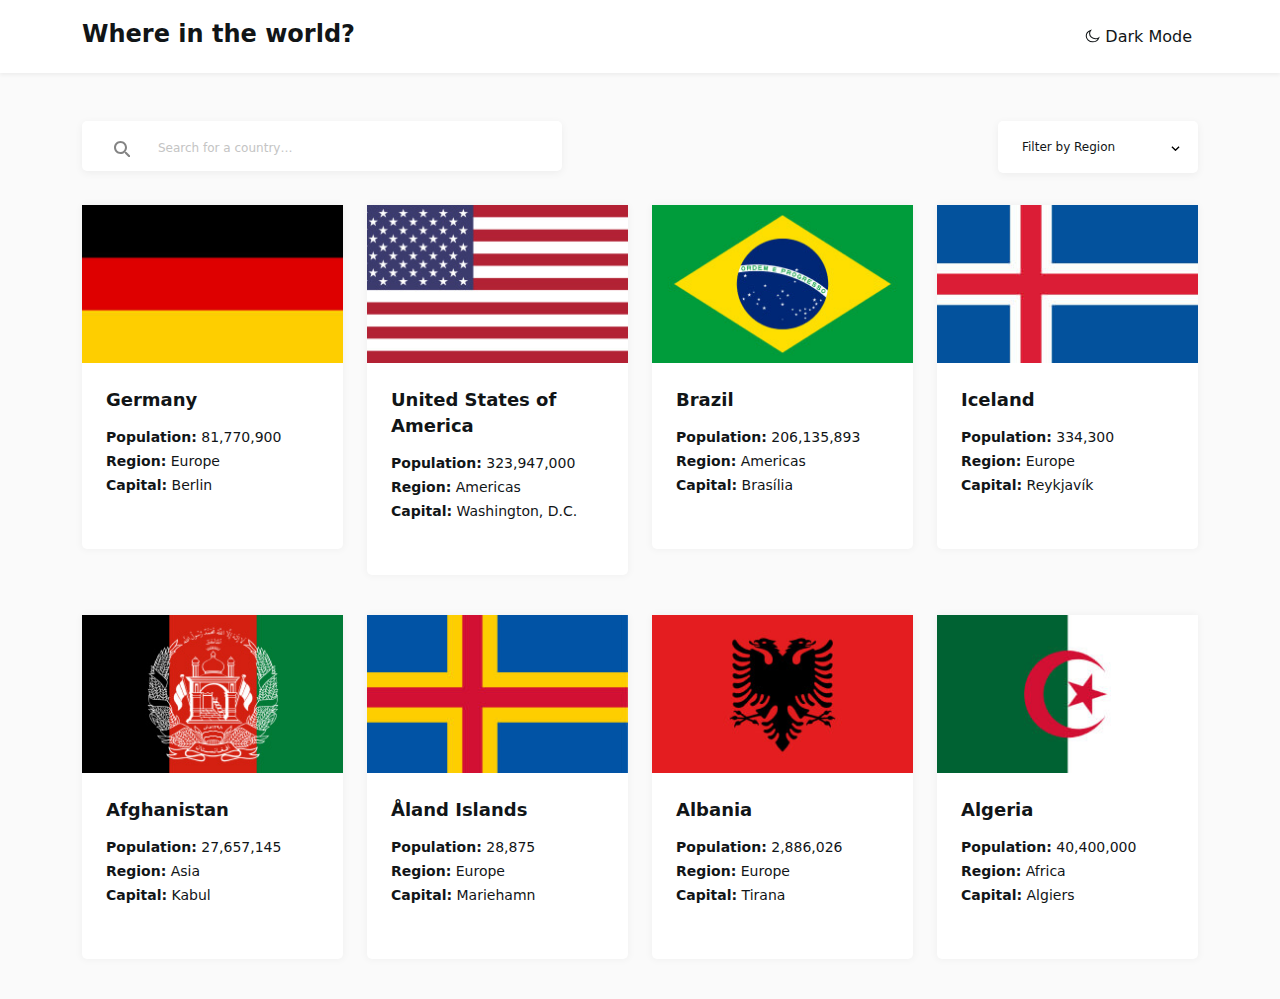
==== index.html @ 45669288 "initial commit" ====
<!DOCTYPE html>
<html lang="en">
<head>
    <meta charset="UTF-8">
    <meta http-equiv="X-UA-Compatible" content="IE=edge">
    <meta name="viewport" content="width=device-width, initial-scale=1.0">
    <title>rest-countries-api</title>
    <link rel="stylesheet" href="https://cdn.jsdelivr.net/npm/bootstrap@5.2.0/dist/css/bootstrap.min.css">
    <link rel="stylesheet" href="css/main.css">
</head>
<body>
    
    <!-- Header start -->
    
    <header class="header pt-4 pb-4 ">
        <div class="container">
            <div class="row justify-content-between">
                <div class="col-6">
                    <a class="header__logo" href="index.html">
                        Where in the world?
                    </a>
                </div>
                <div class="col-6 d-flex justify-content-end">
                    <button class="header__button header__button-js" type="button">
                        Dark Mode
                    </button>
                </div>
            </div>
        </div>
    </header>
    
    <!-- Header end -->
    
    <!-- Main start -->
    
    <main class="site-main">
        
        <!-- Hero start -->
        
        <section class="hero pt-4 pt-lg-5">
            <h1 class="visually-hidden">Hero</h1>
            <div class="container">
                <form class="hero__form row" action="https://echo.htmlacademy.ru/courses" method="post" autocomplete="off">
                    <div class="col-md-6 pb-5 pb-lg-0">
                        <label class="hero__form-label" for="search">
                            <input class="hero__form-input" type="search" name="search" id="search" placeholder="Search for a country…">
                        </label>
                    </div>
                    <div class="col-md-6 d-flex justify-content-md-end">
                        <label class="hero__form-country" for="country">
                            <select class="hero__form-select pt-3 pb-3 ps-4" name="country" id="country">
                                <option class="hero__form-option"  value="region">Filter by Region</option>
                                <option class="hero__form-option"  value="africa">Africa</option>
                                <option class="hero__form-option"  value="asia">Asia</option>
                                <option class="hero__form-option"  value="europe">Europe</option>
                                <option class="hero__form-option"  value="oceania">Oceania</option>
                            </select>
                        </label>
                    </div>
                </form>
                <div class="row">
                    <div class="col-12 col-md-6 col-lg-4 col-xl-3">
                        <div class="hero__card pb-5 mx-auto ">
                            <img class="pb-4 w-100" src="images/germany.jpg" alt="germany-flag">
                            <div class="hero__card-info ps-4">
                                <a href="about.html" class="header__link">
                                    <h2 class="hero__card-title  mb-3">
                                        Germany
                                    </h2>
                                </a>
                                <ul class="hero__card-list">
                                    <li class="hero__card-item">
                                        <p class="hero__card-text mb-2">
                                            <span class="hero__card-span">Population:</span> 81,770,900
                                        </p>
                                    </li>
                                    <li class="hero__card-item">
                                        <p class="hero__card-text mb-2">
                                            <span class="hero__card-span">Region:</span> Europe
                                        </p>
                                    </li>
                                    <li class="hero__card-item">
                                        <p class="hero__card-text mb-2">
                                            <span class="hero__card-span">Capital:</span> Berlin
                                        </p>
                                    </li>
                                </ul>
                            </div>
                        </div> 
                    </div>
                    <div class="col-12 col-md-6 col-lg-4 col-xl-3">
                        <div class="hero__card pb-5 mx-auto">
                            <img class="pb-4 w-100"  src="images/use.jpg" alt="use-flag">
                            <div class="hero__card-info ps-4">
                                <h2 class="hero__card-title mb-3">
                                    United States of America
                                </h2>
                                <ul class="hero__card-list">
                                    <li class="hero__card-item">
                                        <p class="hero__card-text mb-2">
                                            <span class="hero__card-span">Population:</span> 323,947,000
                                        </p>
                                    </li>
                                    <li class="hero__card-item">
                                        <p class="hero__card-text mb-2">
                                            <span class="hero__card-span">Region:</span> Americas
                                        </p>
                                    </li>
                                    <li class="hero__card-item">
                                        <p class="hero__card-text mb-2">
                                            <span class="hero__card-span">Capital:</span> Washington, D.C.
                                        </p>
                                    </li>
                                </ul>
                            </div>
                        </div> 
                    </div>
                    <div class="col-12 col-md-6 col-lg-4 col-xl-3">
                        <div class="hero__card pb-5 mx-auto ">
                            <img class="pb-4 w-100"  src="images/brazil.jpg" alt="brazil-flag">
                            <div class="hero__card-info ps-4">
                                <h2 class="hero__card-title mb-3">
                                    Brazil
                                </h2>
                                <ul class="hero__card-list">
                                    <li class="hero__card-item">
                                        <p class="hero__card-text mb-2">
                                            <span class="hero__card-span">Population:</span> 206,135,893
                                        </p>
                                    </li>
                                    <li class="hero__card-item">
                                        <p class="hero__card-text mb-2">
                                            <span class="hero__card-span">Region:</span> Americas
                                        </p>
                                    </li>
                                    <li class="hero__card-item">
                                        <p class="hero__card-text mb-2">
                                            <span class="hero__card-span">Capital:</span> Brasília
                                        </p>
                                    </li>
                                </ul>
                            </div>
                        </div> 
                    </div>
                    <div class="col-12 col-md-6 col-lg-4 col-xl-3">
                        <div class="hero__card pb-5 mx-auto ">
                            <img class="pb-4 w-100"  src="images/finlandiya.jpg" alt="iceland-flag">
                            <div class="hero__card-info ps-4">
                                <h2 class="hero__card-title mb-3">
                                    Iceland
                                </h2>
                                <ul class="hero__card-list">
                                    <li class="hero__card-item">
                                        <p class="hero__card-text mb-2">
                                            <span class="hero__card-span">Population:</span> 334,300
                                        </p>
                                    </li>
                                    <li class="hero__card-item">
                                        <p class="hero__card-text mb-2">
                                            <span class="hero__card-span">Region:</span> Europe
                                        </p>
                                    </li>
                                    <li class="hero__card-item">
                                        <p class="hero__card-text mb-2">
                                            <span class="hero__card-span">Capital:</span> Reykjavík
                                        </p>
                                    </li>
                                </ul>
                            </div>
                        </div> 
                    </div>
                    <div class="col-12 col-md-6 col-lg-4 col-xl-3">
                        <div class="hero__card pb-5 mx-auto ">
                            <img class="pb-4 w-100"  src="images/afganistan.jpg" alt="afganistan-flag">
                            <div class="hero__card-info ps-4">
                                <h2 class="hero__card-title mb-3">
                                    Afghanistan
                                </h2>
                                <ul class="hero__card-list">
                                    <li class="hero__card-item">
                                        <p class="hero__card-text mb-2">
                                            <span class="hero__card-span">Population:</span> 27,657,145
                                        </p>
                                    </li>
                                    <li class="hero__card-item">
                                        <p class="hero__card-text mb-2">
                                            <span class="hero__card-span">Region:</span> Asia
                                        </p>
                                    </li>
                                    <li class="hero__card-item">
                                        <p class="hero__card-text mb-2">
                                            <span class="hero__card-span">Capital:</span> Kabul
                                        </p>
                                    </li>
                                </ul>
                            </div>
                        </div> 
                    </div>
                    <div class="col-12 col-md-6 col-lg-4 col-xl-3">
                        <div class="hero__card pb-5 mx-auto ">
                            <img class="pb-4 w-100"  src="images/makedonya.jpg" alt="Åland Islands-flag">
                            <div class="hero__card-info ps-4">
                                <h2 class="hero__card-title mb-3">
                                    Åland Islands
                                </h2>
                                <ul class="hero__card-list">
                                    <li class="hero__card-item">
                                        <p class="hero__card-text mb-2">
                                            <span class="hero__card-span">Population:</span> 28,875
                                        </p>
                                    </li>
                                    <li class="hero__card-item">
                                        <p class="hero__card-text mb-2">
                                            <span class="hero__card-span">Region:</span> Europe
                                        </p>
                                    </li>
                                    <li class="hero__card-item">
                                        <p class="hero__card-text mb-2">
                                            <span class="hero__card-span">Capital:</span> Mariehamn
                                        </p>
                                    </li>
                                </ul>
                            </div>
                        </div> 
                    </div>
                    <div class="col-12 col-md-6 col-lg-6 col-xl-3">
                        <div class="hero__card pb-5 mx-auto ">
                            <img class="pb-4 w-100"  src="images/albanya.jpg" alt="albanya-flag">
                            <div class="hero__card-info ps-4">
                                <h2 class="hero__card-title mb-3">
                                    Albania
                                </h2>
                                <ul class="hero__card-list">
                                    <li class="hero__card-item">
                                        <p class="hero__card-text mb-2">
                                            <span class="hero__card-span">Population:</span> 2,886,026
                                        </p>
                                    </li>
                                    <li class="hero__card-item">
                                        <p class="hero__card-text mb-2">
                                            <span class="hero__card-span">Region:</span> Europe
                                        </p>
                                    </li>
                                    <li class="hero__card-item">
                                        <p class="hero__card-text mb-2">
                                            <span class="hero__card-span">Capital:</span> Tirana
                                        </p>
                                    </li>
                                </ul>
                            </div>
                        </div> 
                    </div>
                    <div class="col-12 col-md-6 col-lg-6 col-xl-3">
                        <div class="hero__card pb-5 mx-auto ">
                            <img class="pb-4 w-100"  src="images/jazoir.jpg" alt="algeria-flag">
                            <div class="hero__card-info ps-4">
                                <h2 class="hero__card-title mb-3">
                                    Algeria
                                </h2>
                                <ul class="hero__card-list">
                                    <li class="hero__card-item">
                                        <p class="hero__card-text mb-2">
                                            <span class="hero__card-span">Population:</span> 40,400,000
                                        </p>
                                    </li>
                                    <li class="hero__card-item">
                                        <p class="hero__card-text mb-2">
                                            <span class="hero__card-span">Region:</span> Africa
                                        </p>
                                    </li>
                                    <li class="hero__card-item">
                                        <p class="hero__card-text mb-2">
                                            <span class="hero__card-span">Capital:</span> Algiers
                                        </p>
                                    </li>
                                </ul>
                            </div>
                        </div> 
                    </div>
                    
                </div>
            </div>
        </section>
        
        
        <!-- Hero end -->
        
        
        
        
        
    </main>
    
    <!-- Main end -->
    
    
    <script src="https://cdn.jsdelivr.net/npm/bootstrap@5.2.0/dist/js/bootstrap.bundle.min.js"></script>
    <script src="js/app.js"></script>
    
</body>
</html>
---- css/main.css ----
:root {
  --main-body: #fafafa;
  --main-body-title:#111517;
  --main-body-header:#fff;
  --main-body-search:#b2b2b2;
  --main-body-plec:#c4c4c4;
  --main-hover:#111517;
}

/* nunito-sans-regular - latin */
@font-face {
  font-family: "Nunito Sans";
  font-weight: 400;
  font-display: swap;
  src: url("../fonts/nunito-sans-v12-latin-regular.woff2") format("woff2"), url("../fonts/nunito-sans-v12-latin-regular.woff") format("woff"); /* Chrome 6+, Firefox 3.6+, IE 9+, Safari 5.1+ */
}
/* nunito-sans-600 - latin */
@font-face {
  font-family: "Nunito Sans";
  font-weight: 600;
  font-display: swap;
  src: url("../fonts/nunito-sans-v12-latin-600.woff2") format("woff2"), url("../fonts/nunito-sans-v12-latin-600.woff") format("woff"); /* Chrome 6+, Firefox 3.6+, IE 9+, Safari 5.1+ */
}
/* nunito-sans-800 - latin */
@font-face {
  font-family: "Nunito Sans";
  font-weight: 800;
  font-display: swap;
  src: url("../fonts/nunito-sans-v12-latin-800.woff2") format("woff2"), url("../fonts/nunito-sans-v12-latin-800.woff") format("woff"); /* Chrome 6+, Firefox 3.6+, IE 9+, Safari 5.1+ */
}
/* GENERAL */
* {
  box-sizing: border-box;
}

*,
*::before,
*::after {
  box-sizing: inherit;
}

html {
  height: 100%;
  box-sizing: border-box;
}

img {
  display: block;
  height: auto;
}

body {
  display: flex;
  flex-direction: column;
  height: 100%;
  margin: 0;
  font-family: "Nunito Sans" serif;
  font-weight: 600;
}

/* STICKY-FOOTER */
.site-main {
  flex-grow: 1;
}

/* VISUALLY-HIDDEN */
.visually-hidden {
  position: absolute;
  width: 1px;
  height: 1px;
  margin: -1px;
  padding: 0;
  border: 0;
  white-space: nowrap;
  -webkit-clip-path: inset(100%);
          clip-path: inset(100%);
  clip: rect(0 0 0 0);
  overflow: hidden;
}

/* CONTAINER */
/* Header start */
.dark-mod {
  --main-body: #202C36;
  --main-body-title:#fff;
  --main-body-header:#2B3844;
  --main-body-search:#fff;
  --main-body-plec:#fff;
  --main-hover:#fff;
  transition: 0.5s;
}

body {
  background-color: var(--main-body);
}

a:hover {
  color: var(--main-hover);
}

.header {
  background-color: var(--main-body-header);
  box-shadow: 0px 2px 4px rgba(0, 0, 0, 0.0562443);
}

.header__logo {
  font-size: 14px;
  font-weight: 800;
  line-height: 20px;
  color: var(--main-body-title);
  text-decoration: none;
}

.header__button {
  position: relative;
  font-size: 12px;
  line-height: 16px;
  color: var(--main-body-title);
  border: none;
  background-color: transparent;
}
.header__button::after {
  position: absolute;
  top: 5px;
  left: -14px;
  width: 15px;
  height: 14px;
  background-image: url("../images/whitelogo.svg");
  background-repeat: no-repeat;
  background-position: center;
  background-size: cover;
  content: "";
}

@media only screen and (min-width: 992px) {
  .header__logo {
    font-size: 24px;
  }
  .header__button {
    font-size: 16px;
  }
}
/* hero start */
.hero__form-input {
  position: relative;
  width: 343px;
  height: 50px;
  background-color: var(--main-body-header);
  box-shadow: 0px 2px 9px rgba(0, 0, 0, 0.0532439);
  border-radius: 5px;
  border: none;
}

.hero__form-label {
  position: relative;
}
.hero__form-label::after {
  position: absolute;
  top: 20px;
  left: 32px;
  width: 16px;
  height: 16px;
  color: var(--main-body-search);
  background-image: url(../../images/search.svg);
  background-repeat: no-repeat;
  content: "";
}

.hero__form-label-show::after {
  background-image: url(../images/searchwhite.svg);
}

[type=search] {
  outline-offset: 0;
}

::-moz-placeholder {
  padding-left: 74px;
  font-size: 12px;
  line-height: 20px;
  color: var(--main-body-plec);
}

:-ms-input-placeholder {
  padding-left: 74px;
  font-size: 12px;
  line-height: 20px;
  color: var(--main-body-plec);
}

::placeholder {
  padding-left: 74px;
  font-size: 12px;
  line-height: 20px;
  color: var(--main-body-plec);
}

.hero__form-country {
  position: relative;
}
.hero__form-country::after {
  position: absolute;
  top: 25px;
  right: 18px;
  width: 9px;
  height: 5px;
  background-image: url(../images/shapewhite.svg);
  background-repeat: no-repeat;
  background-position: center;
  background-size: cover;
  content: "";
}

.hero__form-country-show::after {
  background-image: url(../images/shapeblack.svg);
}

.hero__form-select {
  position: relative;
  display: inline-block;
  width: 200px;
  font-size: 12px;
  line-height: 20px;
  font-weight: 400;
  margin-bottom: 32px;
  background-color: var(--main-body-header);
  color: var(--main-body-title);
  border-radius: 5px;
  box-shadow: 0px 2px 9px rgba(0, 0, 0, 0.0532439);
  border: none;
  -webkit-appearance: none;
     -moz-appearance: none;
          appearance: none;
}

.header__link {
  text-decoration: none;
}

.hero__card {
  max-width: 264px;
  width: 100%;
  margin-bottom: 40px;
  background-color: var(--main-body-header);
  box-shadow: 0px 0px 7px 2px rgba(0, 0, 0, 0.0294384);
  border-radius: 5px;
}

.hero__card-list {
  margin: 0;
  padding-left: 0;
  list-style: none;
}

.hero__card-title {
  font-size: 18px;
  line-height: 26px;
  font-weight: 800;
  color: var(--main-body-title);
}

.hero__card-span {
  font-weight: 600;
}

.hero__card-text {
  font-size: 14px;
  line-height: 16px;
  font-weight: 400;
  color: var(--main-body-title);
}

@media only screen and (min-width: 992px) {
  .hero__card {
    max-width: 320px;
    width: 100%;
  }
  .hero__form-input {
    width: 480px;
  }
}
/* hero end */
/* About start */
.about__link {
  display: inline-block;
  position: relative;
  max-width: 104px;
  width: 100%;
  font-size: 14px;
  line-height: 20px;
  font-weight: 300;
  margin-bottom: 64px;
  text-decoration: none;
  color: var(--main-body-title);
  background-color: var(--main-body-header);
  box-shadow: 0px 0px 7px rgba(0, 0, 0, 0.293139);
  border-radius: 2px;
}
.about__link::after {
  position: absolute;
  top: 8px;
  left: 20px;
  width: 17px;
  height: 12px;
  background-image: url("../images/backblack.svg");
  background-repeat: no-repeat;
  background-position: center;
  background-size: cover;
  content: "";
}

.about__link-back::after {
  background-image: url("../images/backwhite.svg");
}

.about__image {
  max-width: 576px;
  width: 100%;
}

.about__img {
  width: 100%;
  border-radius: 5px;
}

.about__list {
  margin: 0;
  padding-left: 0;
  list-style: none;
}

.about__title {
  font-weight: 800;
  font-size: 22px;
  line-height: 30px;
  color: var(--main-body-title);
}

.about__text {
  font-size: 14px;
  line-height: 32px;
  font-weight: 400;
  color: var(--main-body-title);
  margin-bottom: 4px;
}

.about__span {
  font-weight: 600;
}

.about__list {
  margin-bottom: 40px;
}

.about__list:nth-of-type(1) {
  margin-right: 117px;
}

.about__country-text {
  font-size: 16px;
  line-height: 24px;
  font-weight: 600;
  color: var(--main-body-title);
}

.about__country-link {
  font-size: 12px;
  line-height: 16px;
  color: var(--main-body-title);
  font-weight: 300;
  padding: 6px 24px;
  text-decoration: none;
  background-color: var(--main-body-header);
  box-shadow: 0px 0px 4px 1px rgba(0, 0, 0, 0.104931);
  border-radius: 2px;
}

@media only screen and (min-width: 992px) {
  .about__img {
    height: 416px;
    margin-right: 120px;
  }
  .about__text {
    font-size: 16px;
    line-height: 32px;
  }
}
/* About end *//*# sourceMappingURL=main.css.map */
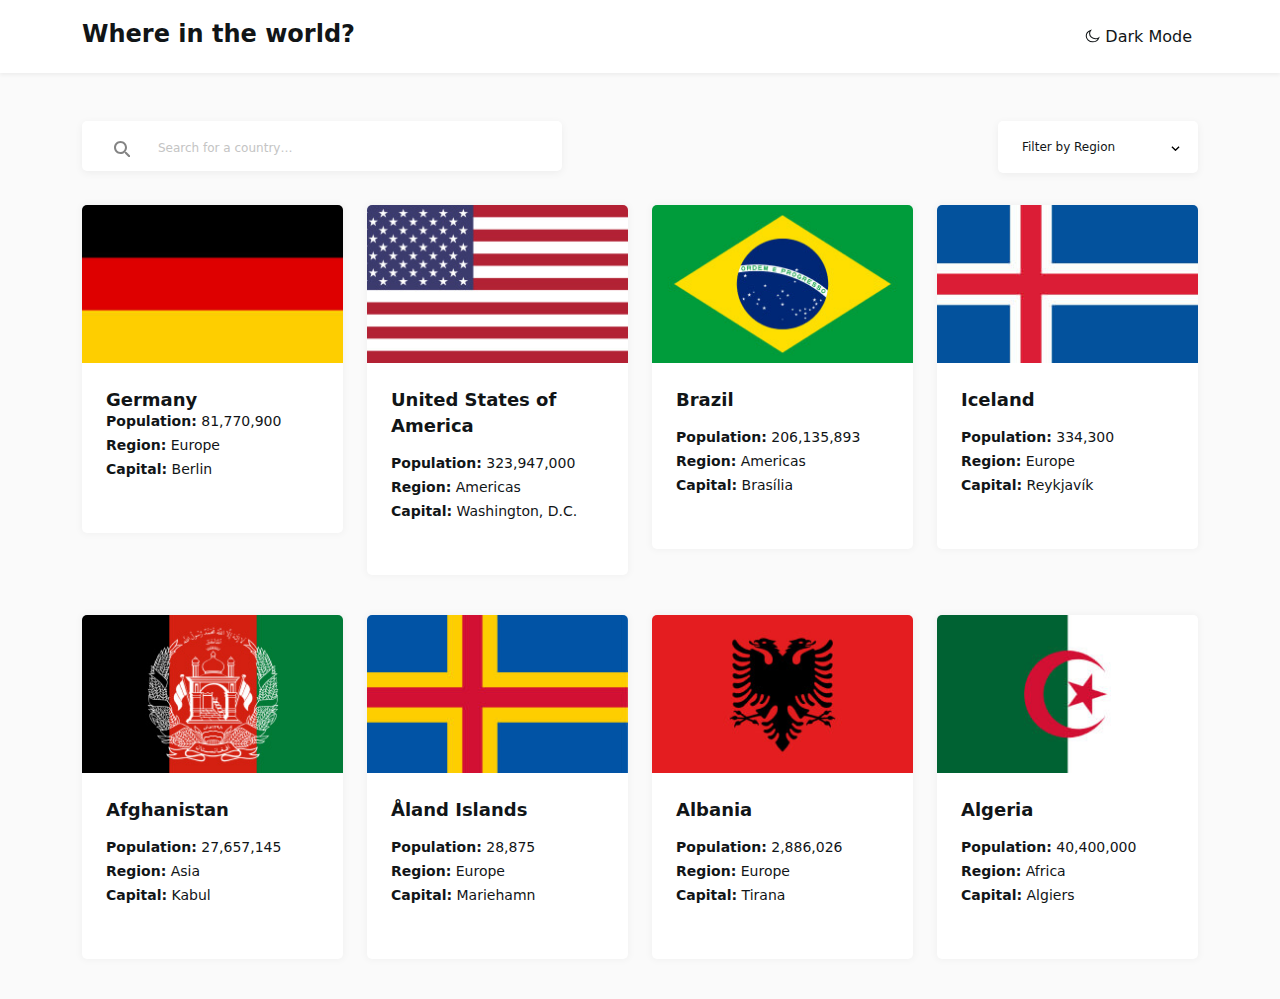
==== commit 90eecfa0: "Add js file" ====
--- a/index.html
+++ b/index.html
@@ -60,11 +60,11 @@
                 </form>
                 <div class="row">
                     <div class="col-12 col-md-6 col-lg-4 col-xl-3">
-                        <div class="hero__card pb-5 mx-auto ">
+                        <div class="hero__card pb-5 mx-auto overflow-hidden">
                             <img class="pb-4 w-100" src="images/germany.jpg" alt="germany-flag">
                             <div class="hero__card-info ps-4">
-                                <a href="about.html" class="header__link">
-                                    <h2 class="hero__card-title  mb-3">
+                                <a href="about.html" class="header__link d-inline">
+                                    <h2 class="hero__card-title  mb-3 d-inline">
                                         Germany
                                     </h2>
                                 </a>
@@ -89,7 +89,7 @@
                         </div> 
                     </div>
                     <div class="col-12 col-md-6 col-lg-4 col-xl-3">
-                        <div class="hero__card pb-5 mx-auto">
+                        <div class="hero__card pb-5 mx-auto overflow-hidden">
                             <img class="pb-4 w-100"  src="images/use.jpg" alt="use-flag">
                             <div class="hero__card-info ps-4">
                                 <h2 class="hero__card-title mb-3">
@@ -116,7 +116,7 @@
                         </div> 
                     </div>
                     <div class="col-12 col-md-6 col-lg-4 col-xl-3">
-                        <div class="hero__card pb-5 mx-auto ">
+                        <div class="hero__card pb-5 mx-auto overflow-hidden ">
                             <img class="pb-4 w-100"  src="images/brazil.jpg" alt="brazil-flag">
                             <div class="hero__card-info ps-4">
                                 <h2 class="hero__card-title mb-3">
@@ -143,7 +143,7 @@
                         </div> 
                     </div>
                     <div class="col-12 col-md-6 col-lg-4 col-xl-3">
-                        <div class="hero__card pb-5 mx-auto ">
+                        <div class="hero__card pb-5 mx-auto overflow-hidden ">
                             <img class="pb-4 w-100"  src="images/finlandiya.jpg" alt="iceland-flag">
                             <div class="hero__card-info ps-4">
                                 <h2 class="hero__card-title mb-3">
@@ -170,7 +170,7 @@
                         </div> 
                     </div>
                     <div class="col-12 col-md-6 col-lg-4 col-xl-3">
-                        <div class="hero__card pb-5 mx-auto ">
+                        <div class="hero__card pb-5 mx-auto overflow-hidden ">
                             <img class="pb-4 w-100"  src="images/afganistan.jpg" alt="afganistan-flag">
                             <div class="hero__card-info ps-4">
                                 <h2 class="hero__card-title mb-3">
@@ -197,7 +197,7 @@
                         </div> 
                     </div>
                     <div class="col-12 col-md-6 col-lg-4 col-xl-3">
-                        <div class="hero__card pb-5 mx-auto ">
+                        <div class="hero__card pb-5 mx-auto overflow-hidden ">
                             <img class="pb-4 w-100"  src="images/makedonya.jpg" alt="Åland Islands-flag">
                             <div class="hero__card-info ps-4">
                                 <h2 class="hero__card-title mb-3">
@@ -224,7 +224,7 @@
                         </div> 
                     </div>
                     <div class="col-12 col-md-6 col-lg-6 col-xl-3">
-                        <div class="hero__card pb-5 mx-auto ">
+                        <div class="hero__card pb-5 mx-auto overflow-hidden ">
                             <img class="pb-4 w-100"  src="images/albanya.jpg" alt="albanya-flag">
                             <div class="hero__card-info ps-4">
                                 <h2 class="hero__card-title mb-3">
@@ -251,7 +251,7 @@
                         </div> 
                     </div>
                     <div class="col-12 col-md-6 col-lg-6 col-xl-3">
-                        <div class="hero__card pb-5 mx-auto ">
+                        <div class="hero__card pb-5 mx-auto overflow-hidden ">
                             <img class="pb-4 w-100"  src="images/jazoir.jpg" alt="algeria-flag">
                             <div class="hero__card-info ps-4">
                                 <h2 class="hero__card-title mb-3">
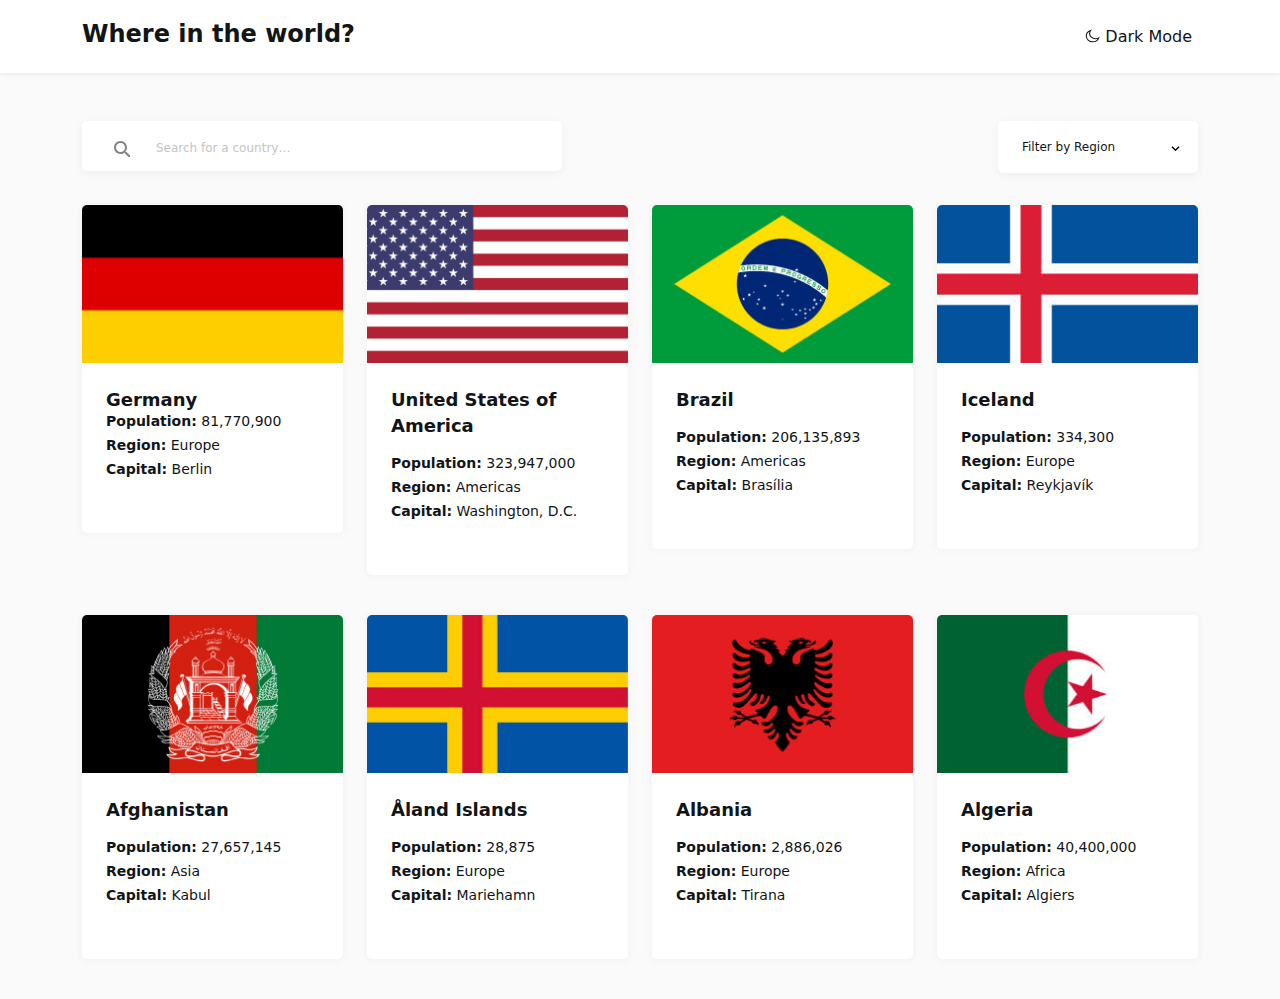
==== commit 338203dd: "Add scss file" ====
--- a/index.html
+++ b/index.html
@@ -49,7 +49,7 @@
                     <div class="col-md-6 d-flex justify-content-md-end">
                         <label class="hero__form-country" for="country">
                             <select class="hero__form-select pt-3 pb-3 ps-4" name="country" id="country">
-                                <option class="hero__form-option"  value="region">Filter by Region</option>
+                                <option class="hero__form-option" selected hidden  value="region">Filter by Region</option>
                                 <option class="hero__form-option"  value="africa">Africa</option>
                                 <option class="hero__form-option"  value="asia">Asia</option>
                                 <option class="hero__form-option"  value="europe">Europe</option>
--- a/css/main.css
+++ b/css/main.css
@@ -145,6 +145,8 @@
   position: relative;
   width: 343px;
   height: 50px;
+  padding-left: 74px;
+  padding-right: 10px;
   background-color: var(--main-body-header);
   box-shadow: 0px 2px 9px rgba(0, 0, 0, 0.0532439);
   border-radius: 5px;
@@ -175,21 +177,18 @@
 }
 
 ::-moz-placeholder {
-  padding-left: 74px;
   font-size: 12px;
   line-height: 20px;
   color: var(--main-body-plec);
 }
 
 :-ms-input-placeholder {
-  padding-left: 74px;
   font-size: 12px;
   line-height: 20px;
   color: var(--main-body-plec);
 }
 
 ::placeholder {
-  padding-left: 74px;
   font-size: 12px;
   line-height: 20px;
   color: var(--main-body-plec);
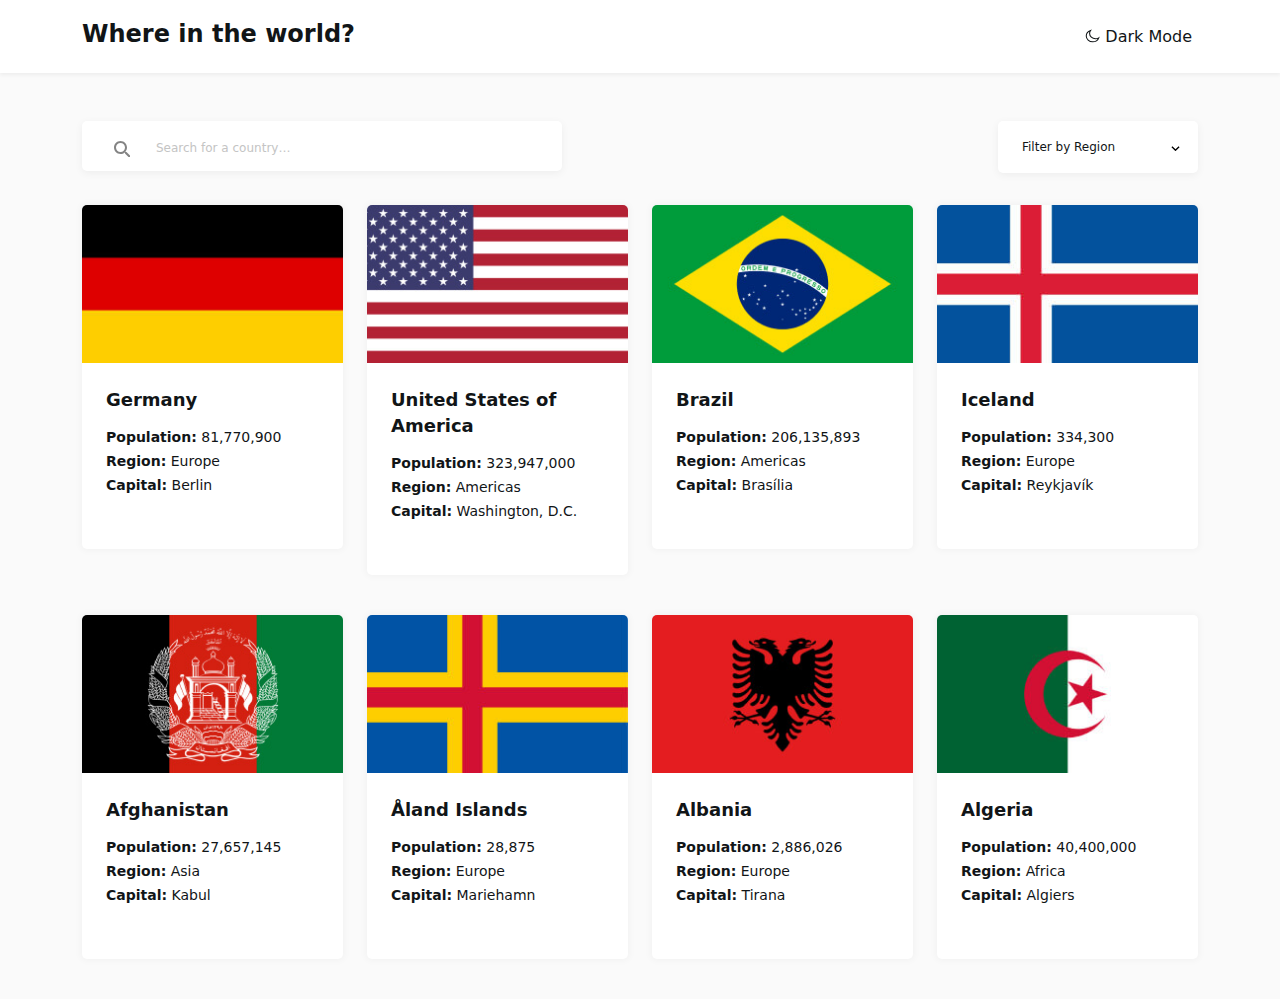
==== commit d5572299: "Add index file" ====
--- a/index.html
+++ b/index.html
@@ -51,6 +51,7 @@
                             <select class="hero__form-select pt-3 pb-3 ps-4" name="country" id="country">
                                 <option class="hero__form-option" selected hidden  value="region">Filter by Region</option>
                                 <option class="hero__form-option"  value="africa">Africa</option>
+                                <option class="hero__form-option"  value="africa">America</option>
                                 <option class="hero__form-option"  value="asia">Asia</option>
                                 <option class="hero__form-option"  value="europe">Europe</option>
                                 <option class="hero__form-option"  value="oceania">Oceania</option>
@@ -63,8 +64,8 @@
                         <div class="hero__card pb-5 mx-auto overflow-hidden">
                             <img class="pb-4 w-100" src="images/germany.jpg" alt="germany-flag">
                             <div class="hero__card-info ps-4">
-                                <a href="about.html" class="header__link d-inline">
-                                    <h2 class="hero__card-title  mb-3 d-inline">
+                                <a href="about.html" class="header__link d-inline-block">
+                                    <h2 class="hero__card-title  mb-3 d-inline-block">
                                         Germany
                                     </h2>
                                 </a>
